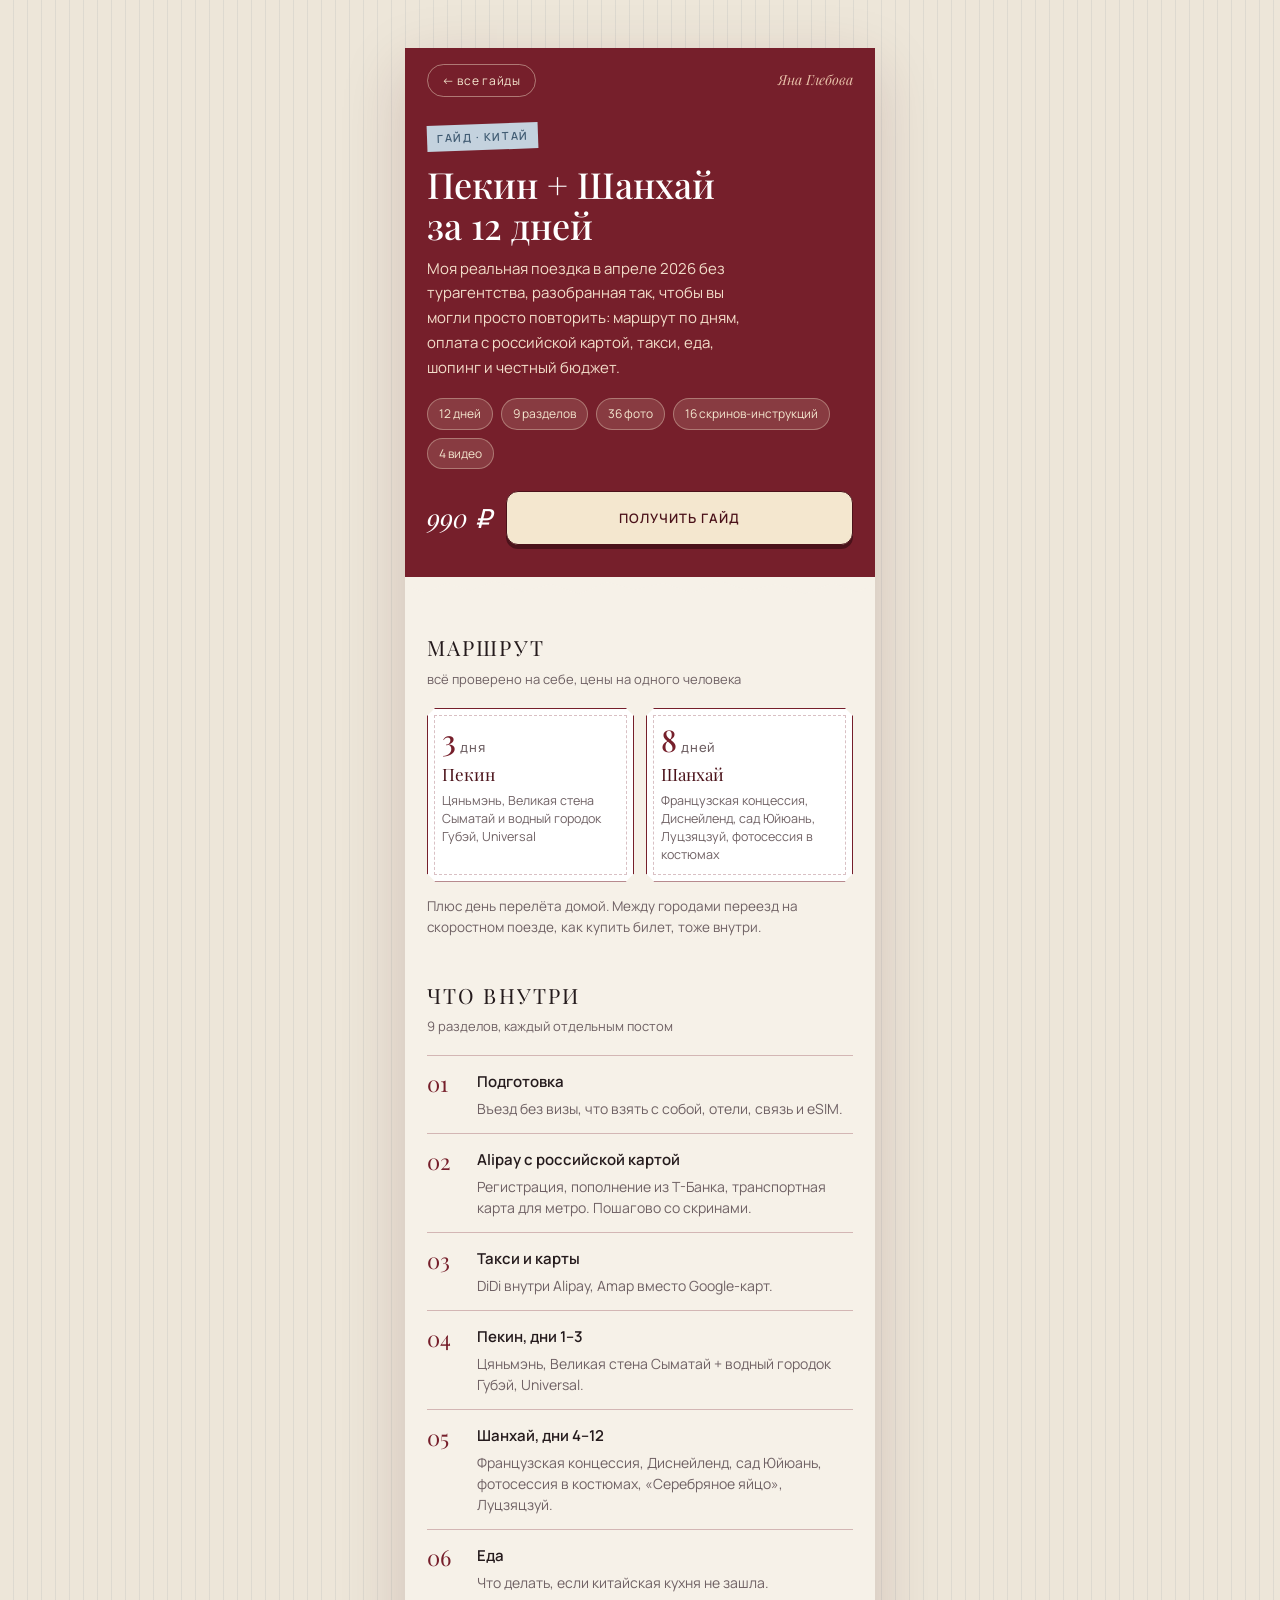
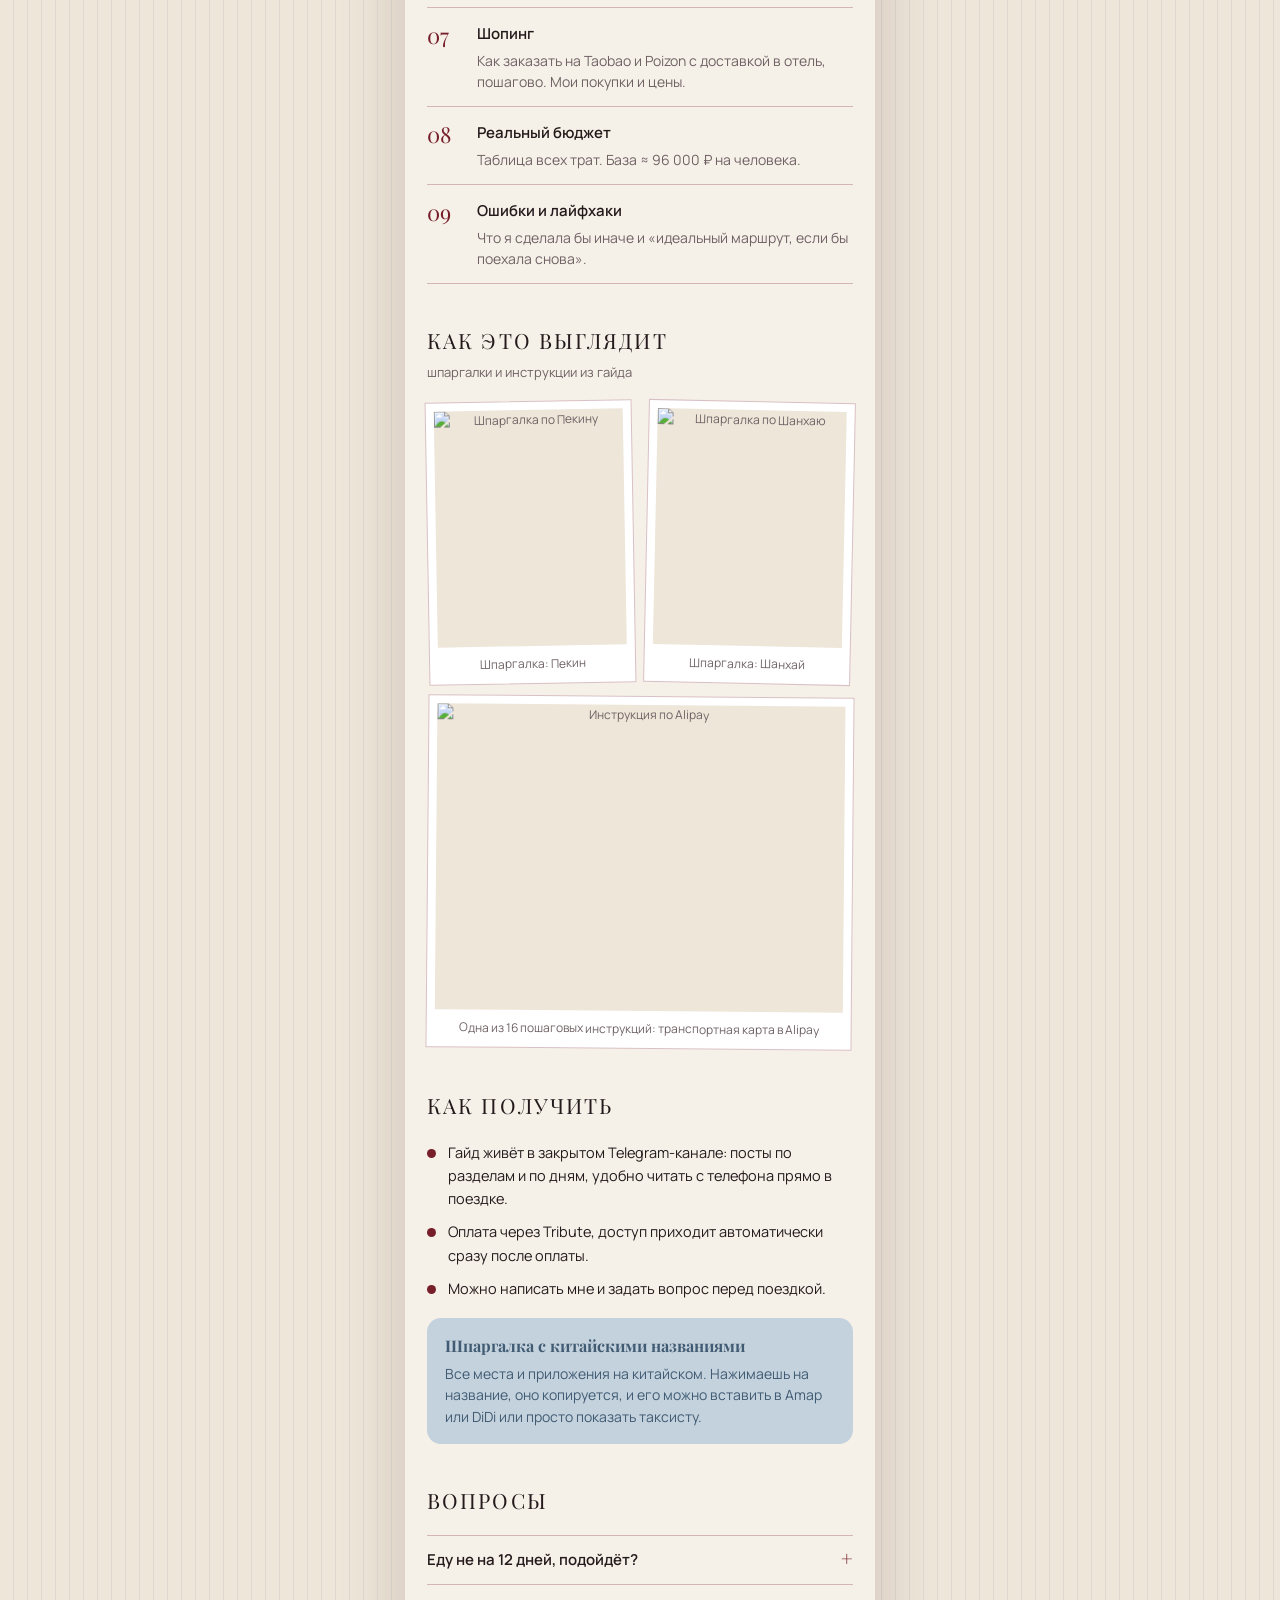
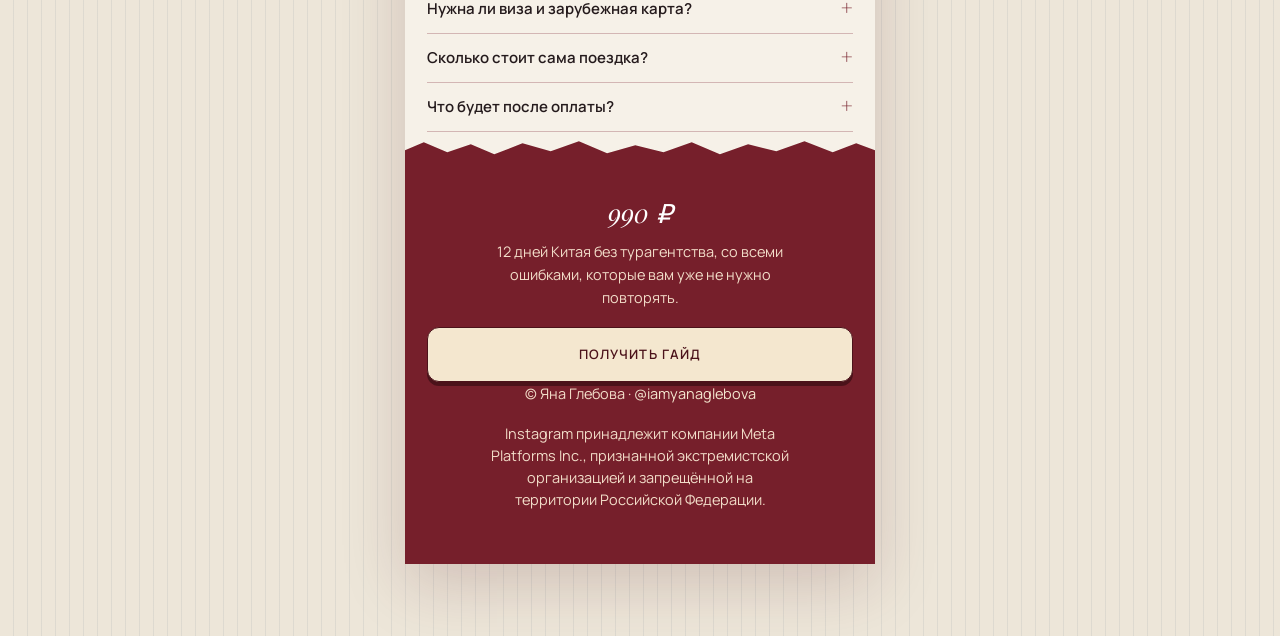
==== beijing-shanghai.html @ 4c45990c "Add files via upload" ====
<!doctype html>
<html lang="ru">
<head>
<meta charset="utf-8">
<meta name="viewport" content="width=device-width, initial-scale=1, viewport-fit=cover">
<meta name="description" content="Гайд «Пекин + Шанхай за 12 дней»: маршрут по дням, Alipay с российской картой, бюджет, шпаргалки. 990 ₽.">
<title>Пекин + Шанхай за 12 дней — Яна Глебова</title>
<link rel="stylesheet" href="https://fonts.googleapis.com/css2?family=Playfair+Display:ital,wght@0,400;0,500;0,700;1,400&family=Manrope:wght@400;500;600&display=swap">
<style>
:root{
  --paper:#F6F1E8;--paper-2:#EDE6D9;--ink:#241A1C;--muted:#6F6164;
  --wine:#761F2B;--wine-deep:#4B121A;--blue:#C4D2DE;--blue-deep:#405B72;--cream:#F4E7CF;
  --line:rgba(118,31,43,.28);
  --font-display:'Playfair Display',Georgia,'Times New Roman',serif;
  --font-body:'Manrope','Segoe UI',system-ui,sans-serif;
  color-scheme:light;
}
*{box-sizing:border-box}
html,body{margin:0}
body{background:var(--paper-2);background-image:repeating-linear-gradient(90deg,transparent 0 13px,rgba(64,91,114,.09) 13px 14px);color:var(--ink);font-family:var(--font-body);font-size:16px;line-height:1.6;padding-left:max(16px,env(safe-area-inset-left,0px));padding-right:max(16px,env(safe-area-inset-right,0px));padding-block:0 56px;min-height:100%}
.page{max-width:470px;margin:0 auto;background:var(--paper)}
@media (min-width:720px){body{padding-block:48px 72px}.page{box-shadow:0 20px 60px rgba(75,18,26,.18)}}
@media (max-width:719px){body{padding-left:0;padding-right:0}}
.pad{padding-left:max(22px,env(safe-area-inset-left,0px));padding-right:max(22px,env(safe-area-inset-right,0px))}
a:focus-visible{outline:2px solid var(--wine);outline-offset:3px}

.top{display:flex;align-items:center;justify-content:space-between;gap:10px;padding-block:16px 4px;background:var(--wine)}
.back{color:var(--cream);text-decoration:none;font-size:12px;letter-spacing:.06em;padding:6px 14px;border:1px solid rgba(244,231,207,.45);border-radius:999px;white-space:nowrap}
.top .who{font-family:var(--font-display);font-style:italic;font-size:14px;color:#E7BFA8}

.hero{background:var(--wine);color:var(--cream);padding-block:22px 32px;position:relative;overflow:hidden}
.hero .kicker{display:inline-block;background:var(--blue);color:var(--blue-deep);font-size:11px;font-weight:600;letter-spacing:.14em;text-transform:uppercase;padding:4px 10px;transform:rotate(-2deg)}
.hero h1{font-family:var(--font-display);font-weight:500;font-size:clamp(28px,7.5vw,36px);line-height:1.15;margin:14px 0 10px;color:#fff;text-wrap:balance}
.hero p{margin:0 0 18px;font-size:15px;line-height:1.65;color:#F2DDC9;max-width:38ch}
.facts{display:flex;flex-wrap:wrap;gap:8px;margin:0 0 22px;padding:0;list-style:none}
.facts li{font-size:12px;background:rgba(244,231,207,.14);border:1px solid rgba(244,231,207,.35);padding:5px 11px;border-radius:999px;color:var(--cream)}
.buy{display:flex;align-items:center;gap:14px;flex-wrap:wrap}
.btn{display:inline-block;text-align:center;text-decoration:none;font-weight:600;font-size:13px;letter-spacing:.08em;text-transform:uppercase;padding:16px 22px;border-radius:12px;border:1.5px solid transparent;flex:1}
.btn.cream{background:var(--cream);color:var(--wine-deep);border-color:var(--wine-deep);box-shadow:0 4px 0 var(--wine-deep)}
.btn.wine{background:var(--wine);color:var(--cream);box-shadow:0 4px 0 var(--wine-deep)}
.btn:active{transform:translateY(2px);box-shadow:none}
.price{font-family:var(--font-display);font-style:italic;font-size:26px;color:#fff;font-variant-numeric:tabular-nums}
.torn{height:20px;background:var(--wine);clip-path:polygon(0 100%,0 60%,4% 20%,9% 70%,14% 30%,19% 80%,25% 25%,31% 65%,37% 15%,43% 75%,49% 35%,55% 70%,61% 20%,67% 80%,73% 30%,79% 65%,85% 15%,91% 70%,96% 25%,100% 60%,100% 100%)}
.torn.flip{transform:scaleY(-1)}
.torn.paper{background:var(--paper)}

section{padding-block:34px 6px}
.h2{margin:0 0 18px}
.h2 span{display:block;font-family:var(--font-display);font-size:21px;letter-spacing:.1em;text-transform:uppercase;color:var(--ink)}
.h2 small{display:block;font-size:13px;color:var(--muted);margin-top:4px}
p.lead{margin:0 0 16px;color:var(--ink)}

/* route: two stamps */
.route{display:grid;grid-template-columns:1fr 1fr;gap:12px}
.stamp{background:#fff;border:1.5px solid var(--wine);padding:16px 14px;position:relative;clip-path:polygon(0 8px,8px 0,calc(100% - 8px) 0,100% 8px,100% calc(100% - 8px),calc(100% - 8px) 100%,8px 100%,0 calc(100% - 8px))}
.stamp::after{content:"";position:absolute;inset:6px;border:1px dashed var(--line);pointer-events:none}
.stamp b{display:block;font-family:var(--font-display);font-weight:500;font-size:30px;line-height:1;color:var(--wine)}
.stamp b small{font-size:13px;font-family:var(--font-body);font-weight:500;letter-spacing:.06em;color:var(--muted);margin-left:4px}
.stamp span{display:block;font-family:var(--font-display);font-size:17px;margin-top:6px;color:var(--wine-deep)}
.stamp em{display:block;font-style:normal;font-size:12.5px;color:var(--muted);margin-top:4px;line-height:1.45}
.note{margin:14px 0 0;font-size:13.5px;color:var(--muted)}

/* contents list */
.toc{list-style:none;margin:0;padding:0;counter-reset:n}
.toc li{counter-increment:n;display:grid;grid-template-columns:38px 1fr;gap:12px;padding:14px 0;border-top:1px solid var(--line)}
.toc li:last-child{border-bottom:1px solid var(--line)}
.toc li::before{content:counter(n,decimal-leading-zero);font-family:var(--font-display);font-size:22px;line-height:1;color:var(--wine);padding-top:2px}
.toc b{display:block;font-weight:600;font-size:15px;color:var(--ink)}
.toc p{grid-column:2;margin:-8px 0 0;font-size:14px;color:var(--muted);line-height:1.5}

/* screenshots */
.shots{display:grid;grid-template-columns:1fr 1fr;gap:12px}
.shot{margin:0;background:#fff;border:1px solid var(--line);padding:8px 8px 10px;transform:rotate(-1deg)}
.shot:nth-child(even){transform:rotate(1.2deg)}
.shot .img{aspect-ratio:4/5;position:relative;background:var(--paper-2);display:grid;place-items:center;text-align:center;font-size:12px;color:var(--muted);padding:12px;overflow:hidden}
.shot img{position:absolute;inset:0;display:block;width:100%;height:100%;object-fit:cover;object-position:top}
.shot figcaption{font-size:12px;color:var(--muted);margin-top:8px;text-align:center}
.shot.wide{grid-column:span 2;transform:rotate(.5deg)}
.shot.wide .img{aspect-ratio:4/3}

/* how it works */
.how{list-style:none;margin:0;padding:0;display:grid;gap:10px}
.how li{display:flex;gap:12px;align-items:flex-start;font-size:14.5px}
.how li::before{content:"";flex:none;width:9px;height:9px;border-radius:50%;background:var(--wine);margin-top:8px}
.cheat{margin-top:18px;background:var(--blue);color:var(--blue-deep);padding:16px 18px;border-radius:14px;font-size:14px;line-height:1.55}
.cheat b{display:block;font-family:var(--font-display);font-size:16px;margin-bottom:4px}

/* faq */
details{border-top:1px solid var(--line);padding:12px 0}
details:last-of-type{border-bottom:1px solid var(--line)}
summary{cursor:pointer;font-weight:600;font-size:15px;list-style:none;display:flex;justify-content:space-between;gap:12px}
summary::-webkit-details-marker{display:none}
summary::after{content:"+";font-family:var(--font-display);font-size:20px;color:var(--wine);line-height:1}
details[open] summary::after{content:"–"}
details p{margin:8px 0 0;font-size:14px;color:var(--muted);line-height:1.55}

.final{background:var(--wine);color:var(--cream);padding-block:34px 36px;text-align:center}
.final .price{display:block;margin-bottom:6px}
.final p{margin:0 auto 18px;max-width:34ch;font-size:14.5px;color:#F2DDC9}
.final .btn{width:100%}
.foot{text-align:center;font-size:12px;color:#E9B9A2;margin:26px 0 0}
.foot a{color:var(--cream);text-decoration:none}
.legal{text-align:center;font-size:11px;line-height:1.5;color:#D9A892;margin:12px auto 0;max-width:40ch}
@media (prefers-reduced-motion:no-preference){.btn{transition:transform .15s,box-shadow .15s}}
</style>
</head>
<body>
<div class="page">
  <div class="top pad">
    <a class="back" href="./">← все гайды</a>
    <span class="who">Яна Глебова</span>
  </div>

  <header class="hero pad">
    <span class="kicker">Гайд · Китай</span>
    <h1>Пекин + Шанхай за 12 дней</h1>
    <p>Моя реальная поездка в апреле 2026 без турагентства, разобранная так, чтобы вы могли просто повторить: маршрут по дням, оплата с российской картой, такси, еда, шопинг и честный бюджет.</p>
    <ul class="facts">
      <li>12 дней</li><li>9 разделов</li><li>36 фото</li><li>16 скринов-инструкций</li><li>4 видео</li>
    </ul>
    <div class="buy">
      <span class="price">990 ₽</span>
      <a class="btn cream" href="https://web.tribute.tg/s/199C">Получить гайд</a>
    </div>
  </header>
  <div class="torn flip paper"></div>

  <section class="pad">
    <div class="h2"><span>Маршрут</span><small>всё проверено на себе, цены на одного человека</small></div>
    <div class="route">
      <div class="stamp"><b>3<small>дня</small></b><span>Пекин</span><em>Цяньмэнь, Великая стена Сыматай и водный городок Губэй, Universal</em></div>
      <div class="stamp"><b>8<small>дней</small></b><span>Шанхай</span><em>Французская концессия, Диснейленд, сад Юйюань, Луцзяцзуй, фотосессия в костюмах</em></div>
    </div>
    <p class="note">Плюс день перелёта домой. Между городами переезд на скоростном поезде, как купить билет, тоже внутри.</p>
  </section>

  <section class="pad">
    <div class="h2"><span>Что внутри</span><small>9 разделов, каждый отдельным постом</small></div>
    <ol class="toc">
      <li><b>Подготовка</b><p>Въезд без визы, что взять с собой, отели, связь и eSIM.</p></li>
      <li><b>Alipay с российской картой</b><p>Регистрация, пополнение из Т-Банка, транспортная карта для метро. Пошагово со скринами.</p></li>
      <li><b>Такси и карты</b><p>DiDi внутри Alipay, Amap вместо Google-карт.</p></li>
      <li><b>Пекин, дни 1–3</b><p>Цяньмэнь, Великая стена Сыматай + водный городок Губэй, Universal.</p></li>
      <li><b>Шанхай, дни 4–12</b><p>Французская концессия, Диснейленд, сад Юйюань, фотосессия в костюмах, «Серебряное яйцо», Луцзяцзуй.</p></li>
      <li><b>Еда</b><p>Что делать, если китайская кухня не зашла.</p></li>
      <li><b>Шопинг</b><p>Как заказать на Taobao и Poizon с доставкой в отель, пошагово. Мои покупки и цены.</p></li>
      <li><b>Реальный бюджет</b><p>Таблица всех трат. База ≈ 96 000 ₽ на человека.</p></li>
      <li><b>Ошибки и лайфхаки</b><p>Что я сделала бы иначе и «идеальный маршрут, если бы поехала снова».</p></li>
    </ol>
  </section>

  <section class="pad">
    <div class="h2"><span>Как это выглядит</span><small>шпаргалки и инструкции из гайда</small></div>
    <div class="shots">
      <figure class="shot"><div class="img"><img src="img/china-1.jpg" alt="Шпаргалка по Пекину"></div><figcaption>Шпаргалка: Пекин</figcaption></figure>
      <figure class="shot"><div class="img"><img src="img/china-2.jpg" alt="Шпаргалка по Шанхаю"></div><figcaption>Шпаргалка: Шанхай</figcaption></figure>
      <figure class="shot wide"><div class="img"><img src="img/china-3.jpg" alt="Инструкция по Alipay"></div><figcaption>Одна из 16 пошаговых инструкций: транспортная карта в Alipay</figcaption></figure>
    </div>
  </section>

  <section class="pad">
    <div class="h2"><span>Как получить</span></div>
    <ul class="how">
      <li>Гайд живёт в закрытом Telegram-канале: посты по разделам и по дням, удобно читать с телефона прямо в поездке.</li>
      <li>Оплата через Tribute, доступ приходит автоматически сразу после оплаты.</li>
      <li>Можно написать мне и задать вопрос перед поездкой.</li>
    </ul>
    <div class="cheat"><b>Шпаргалка с китайскими названиями</b>Все места и приложения на китайском. Нажимаешь на название, оно копируется, и его можно вставить в Amap или DiDi или просто показать таксисту.</div>
  </section>

  <section class="pad">
    <div class="h2"><span>Вопросы</span></div>
    <details><summary>Еду не на 12 дней, подойдёт?</summary><p>Да. Маршрут разбит по дням, а в последнем разделе есть «идеальный маршрут», из которого легко собрать короткую версию. Подготовка, Alipay, такси и еда нужны при любой длительности.</p></details>
    <details><summary>Нужна ли виза и зарубежная карта?</summary><p>Россиянам виза для такой поездки не нужна, в разделе «Подготовка» описаны условия въезда. Платить можно с российской карты через Alipay, пополнение из Т-Банка разобрано по шагам со скринами.</p></details>
    <details><summary>Сколько стоит сама поездка?</summary><p>База моей поездки ≈ 96 000 ₽ на человека, в гайде таблица всех трат по статьям: перелёты, отели, билеты, еда, транспорт, покупки.</p></details>
    <details><summary>Что будет после оплаты?</summary><p>Tribute сразу пришлёт ссылку на закрытый канал. Всё лежит там: разделы, дни, фото, видео и шпаргалки.</p></details>
  </section>
  <div class="torn"></div>

  <section class="final pad">
    <span class="price">990 ₽</span>
    <p>12 дней Китая без турагентства, со всеми ошибками, которые вам уже не нужно повторять.</p>
    <a class="btn cream" href="https://web.tribute.tg/s/199C">Получить гайд</a>
    <p class="foot">© Яна Глебова · <a href="https://www.instagram.com/iamyanaglebova">@iamyanaglebova</a></p>
    <p class="legal">Instagram принадлежит компании Meta Platforms Inc., признанной экстремистской организацией и запрещённой на территории Российской Федерации.</p>
  </section>
</div>
</body>
</html>
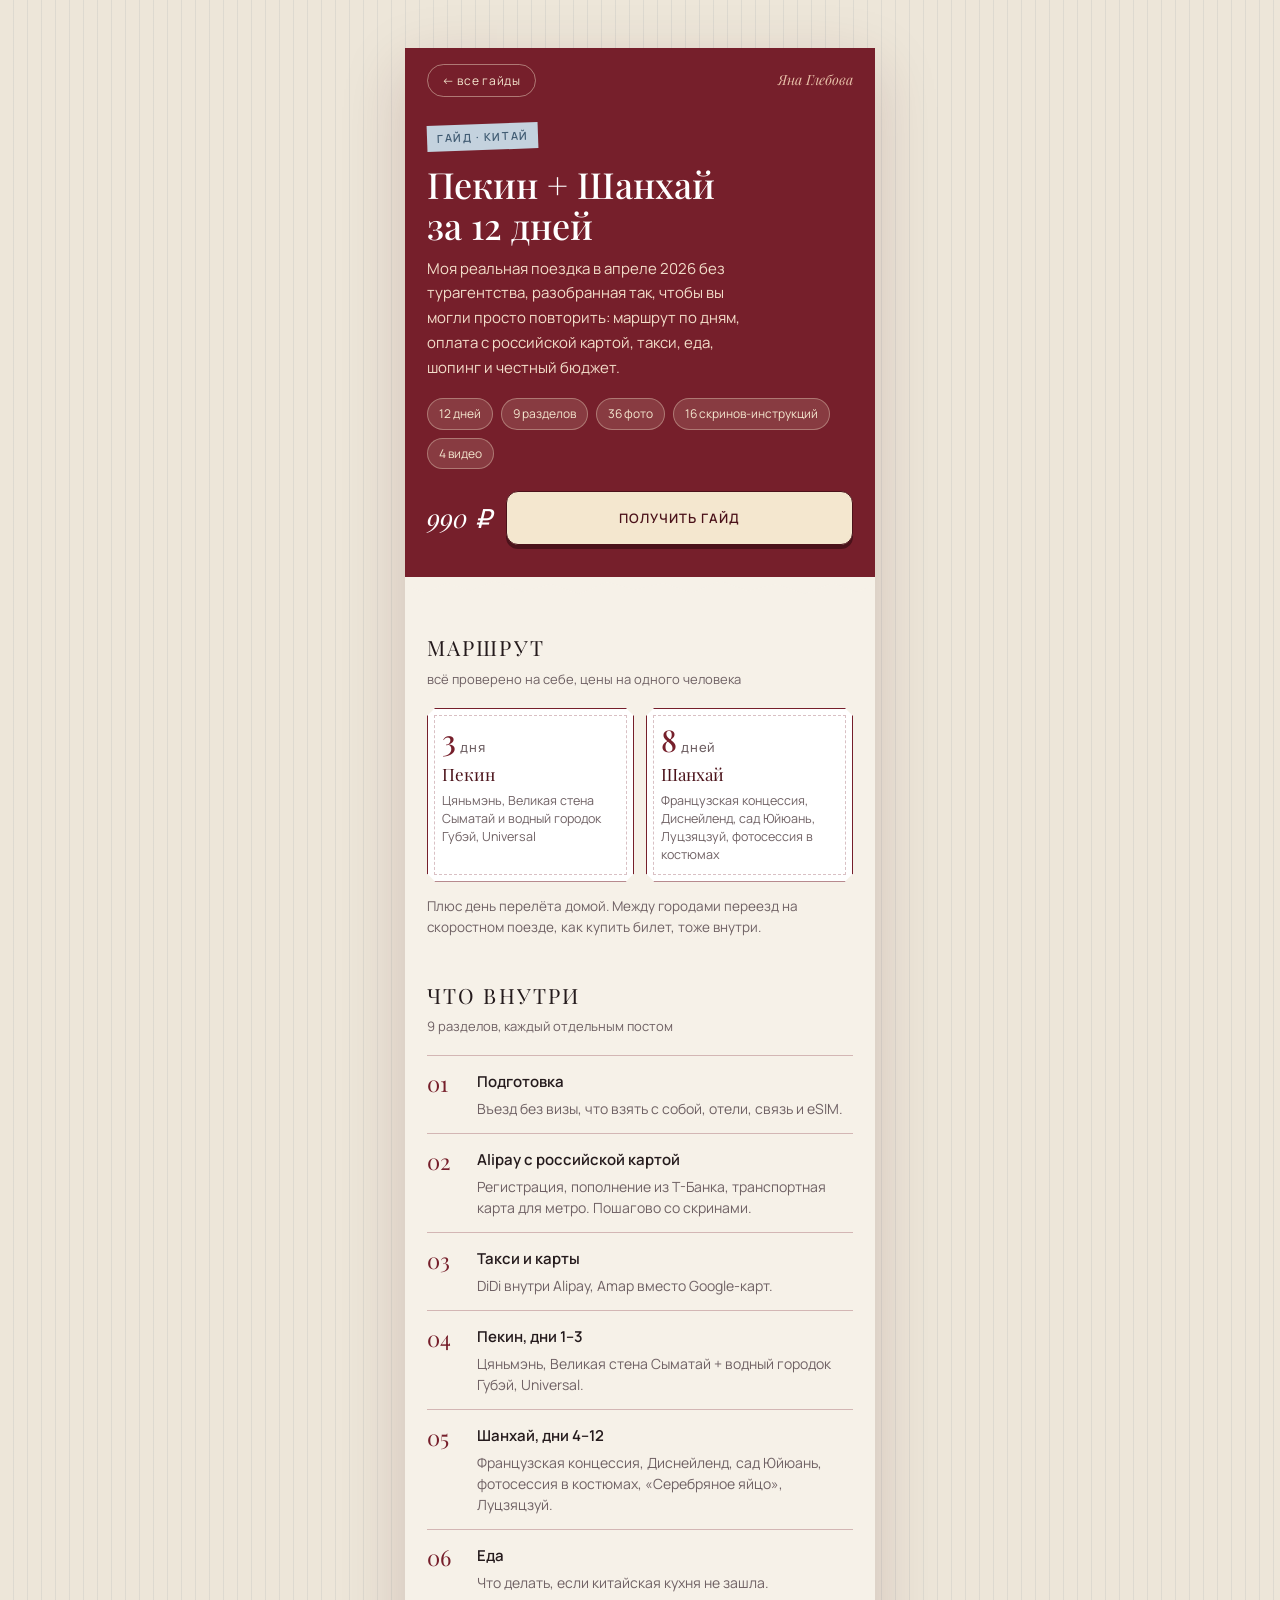
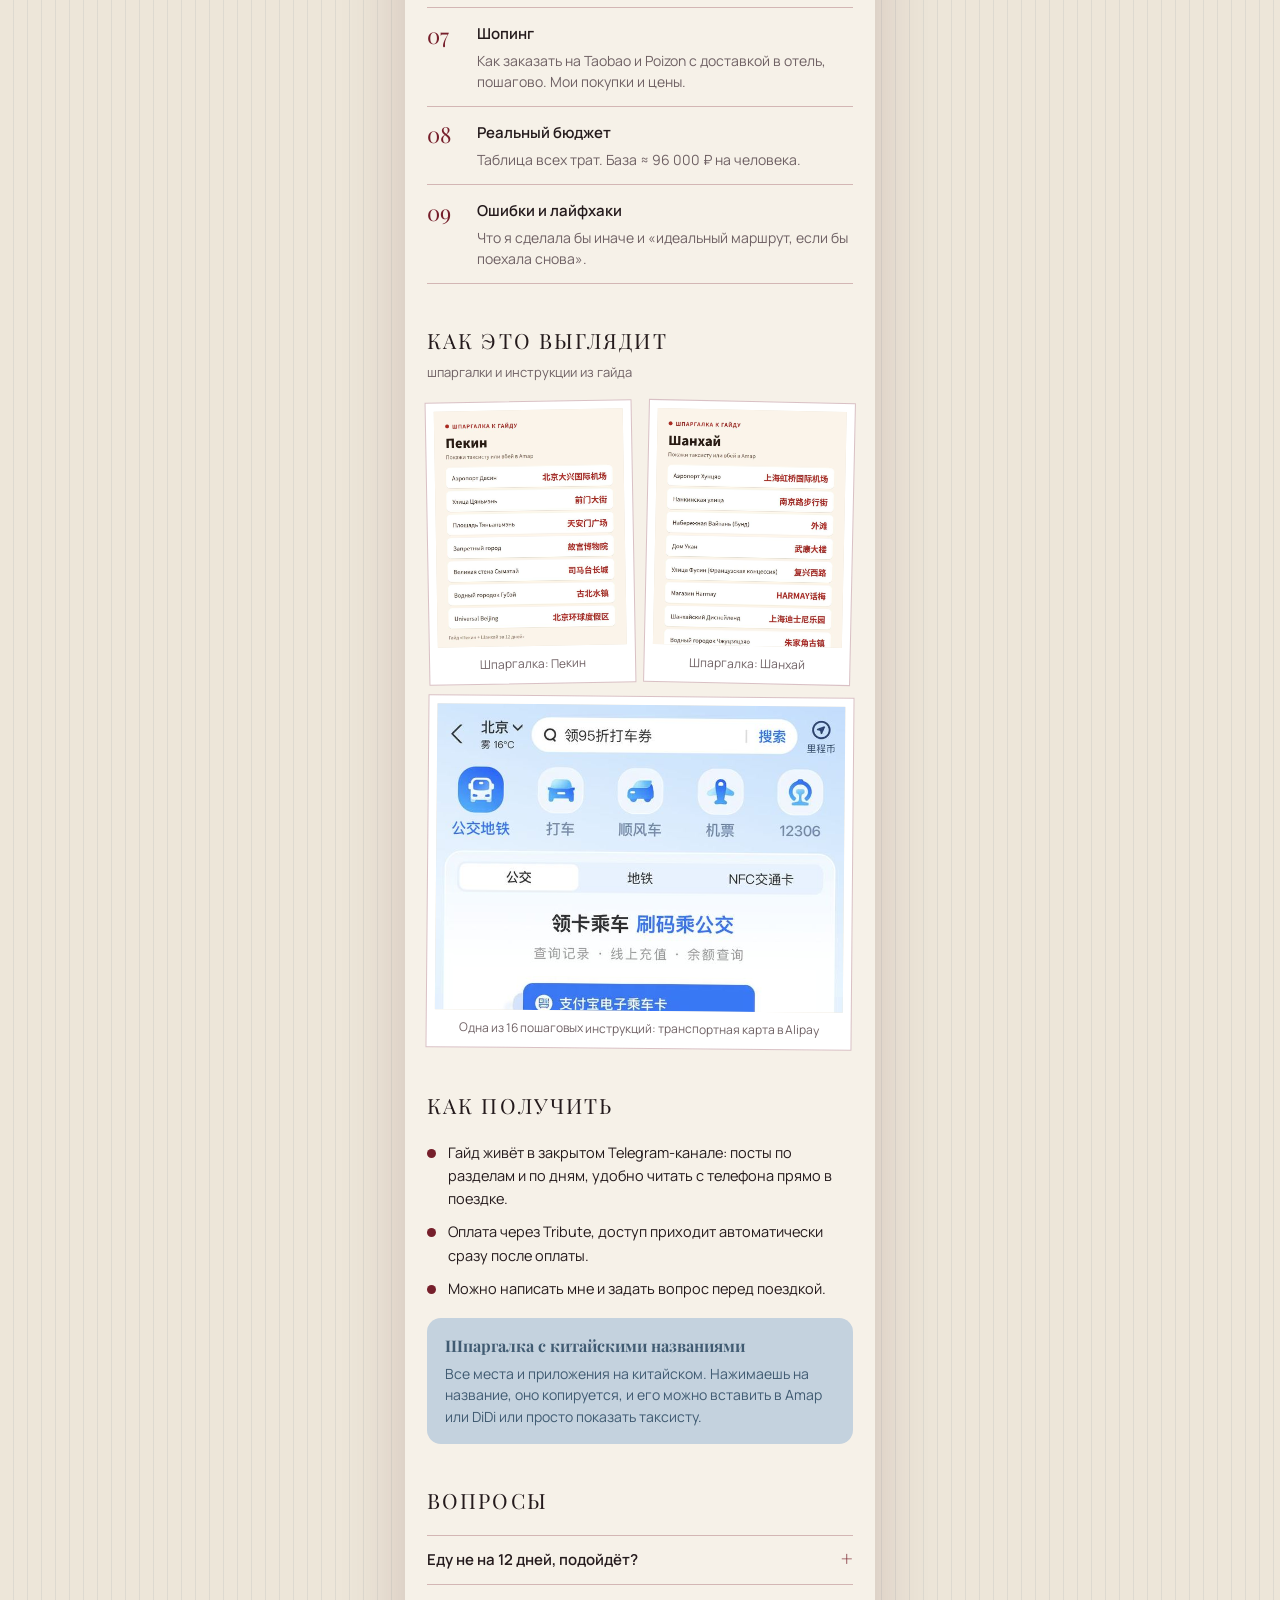
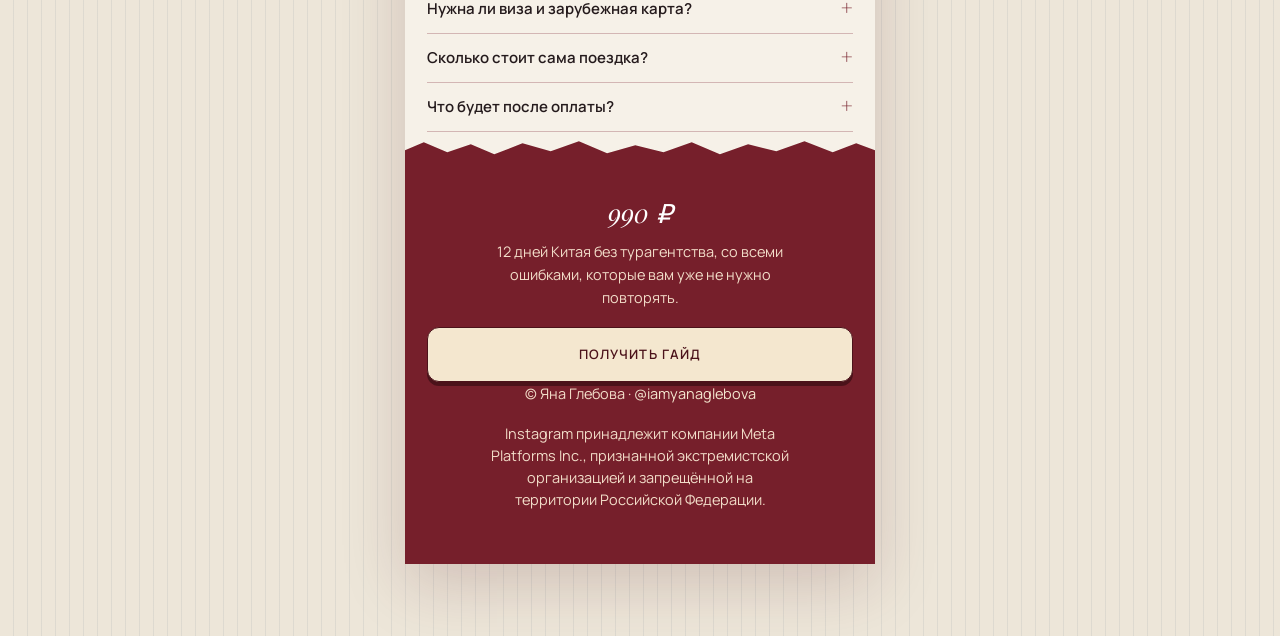
==== commit 6678b74d: "Add files via upload" ====
--- a/beijing-shanghai.html
+++ b/beijing-shanghai.html
@@ -152,9 +152,9 @@
   <section class="pad">
     <div class="h2"><span>Как это выглядит</span><small>шпаргалки и инструкции из гайда</small></div>
     <div class="shots">
-      <figure class="shot"><div class="img"><img src="img/china-1.jpg" alt="Шпаргалка по Пекину"></div><figcaption>Шпаргалка: Пекин</figcaption></figure>
-      <figure class="shot"><div class="img"><img src="img/china-2.jpg" alt="Шпаргалка по Шанхаю"></div><figcaption>Шпаргалка: Шанхай</figcaption></figure>
-      <figure class="shot wide"><div class="img"><img src="img/china-3.jpg" alt="Инструкция по Alipay"></div><figcaption>Одна из 16 пошаговых инструкций: транспортная карта в Alipay</figcaption></figure>
+      <figure class="shot"><div class="img"><img src="[data-uri]" alt="Шпаргалка по Пекину"></div><figcaption>Шпаргалка: Пекин</figcaption></figure>
+      <figure class="shot"><div class="img"><img src="[data-uri]" alt="Шпаргалка по Шанхаю"></div><figcaption>Шпаргалка: Шанхай</figcaption></figure>
+      <figure class="shot wide"><div class="img"><img src="[data-uri]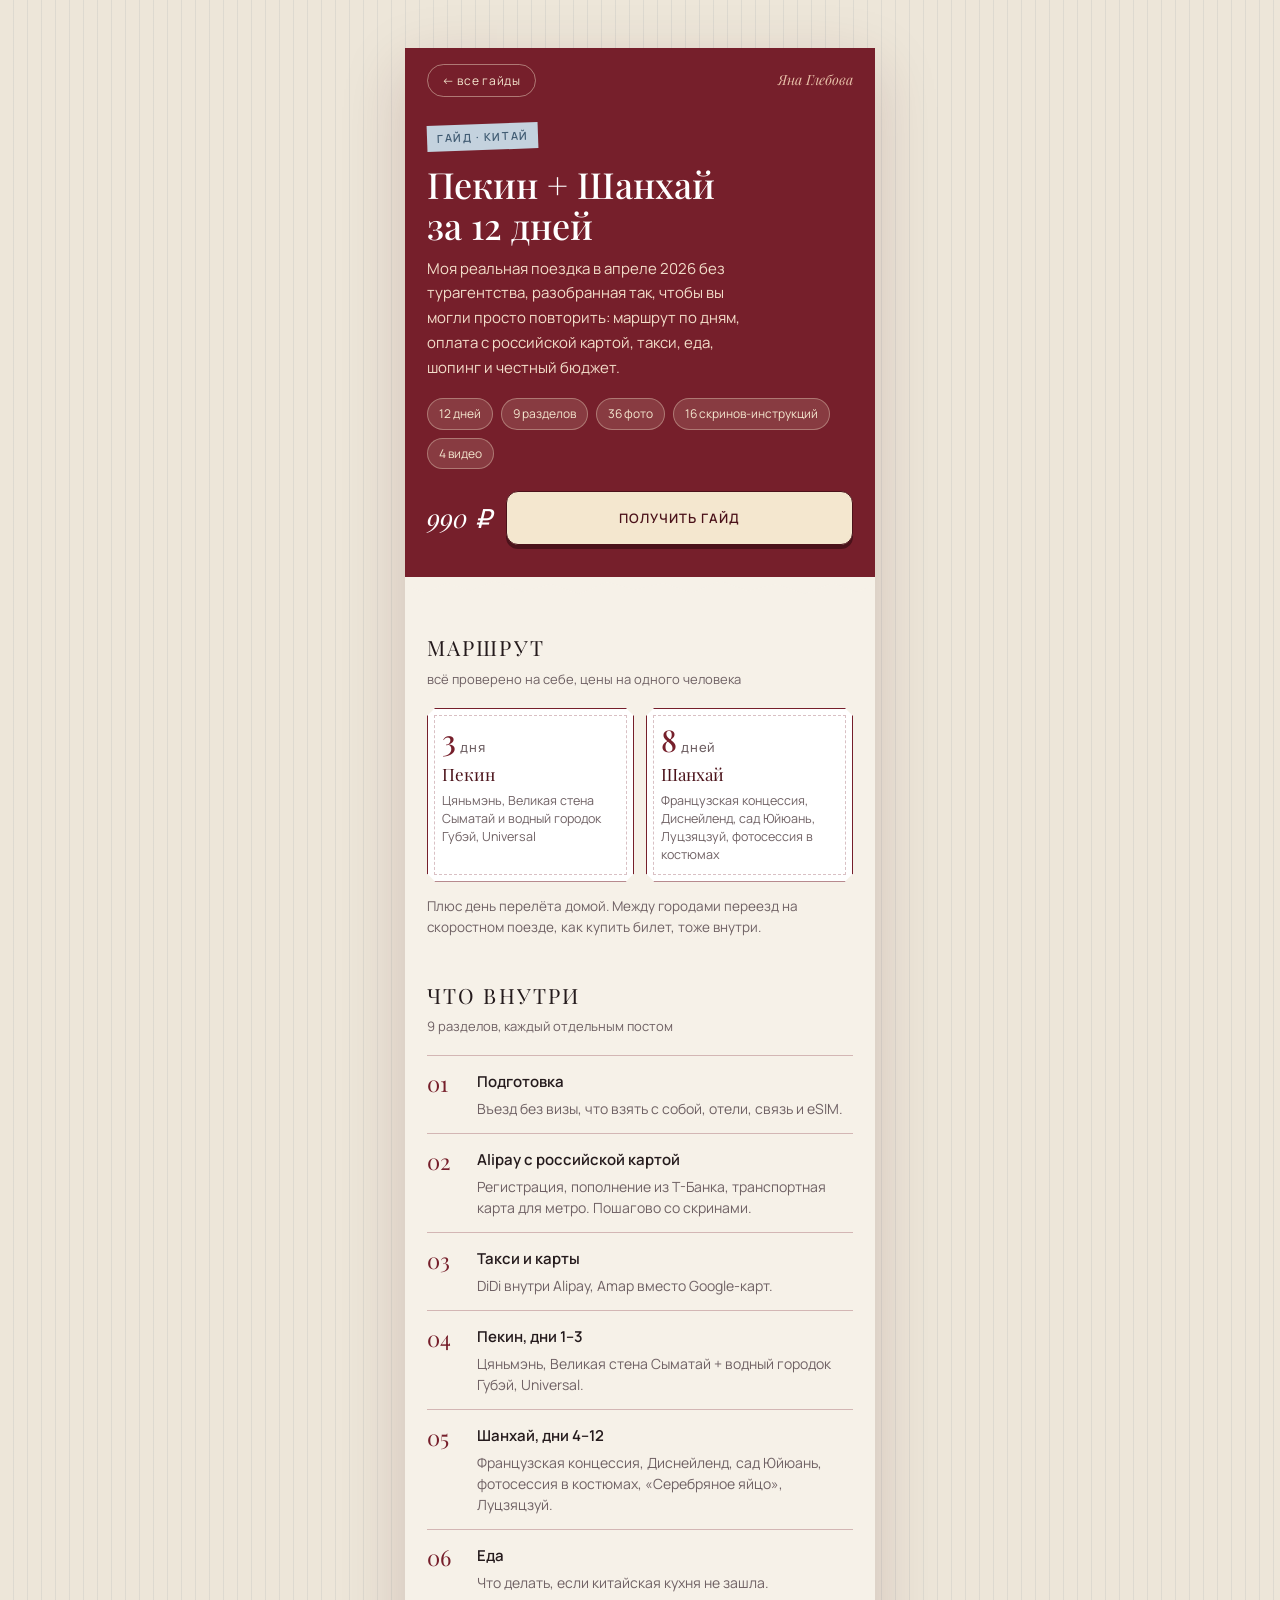
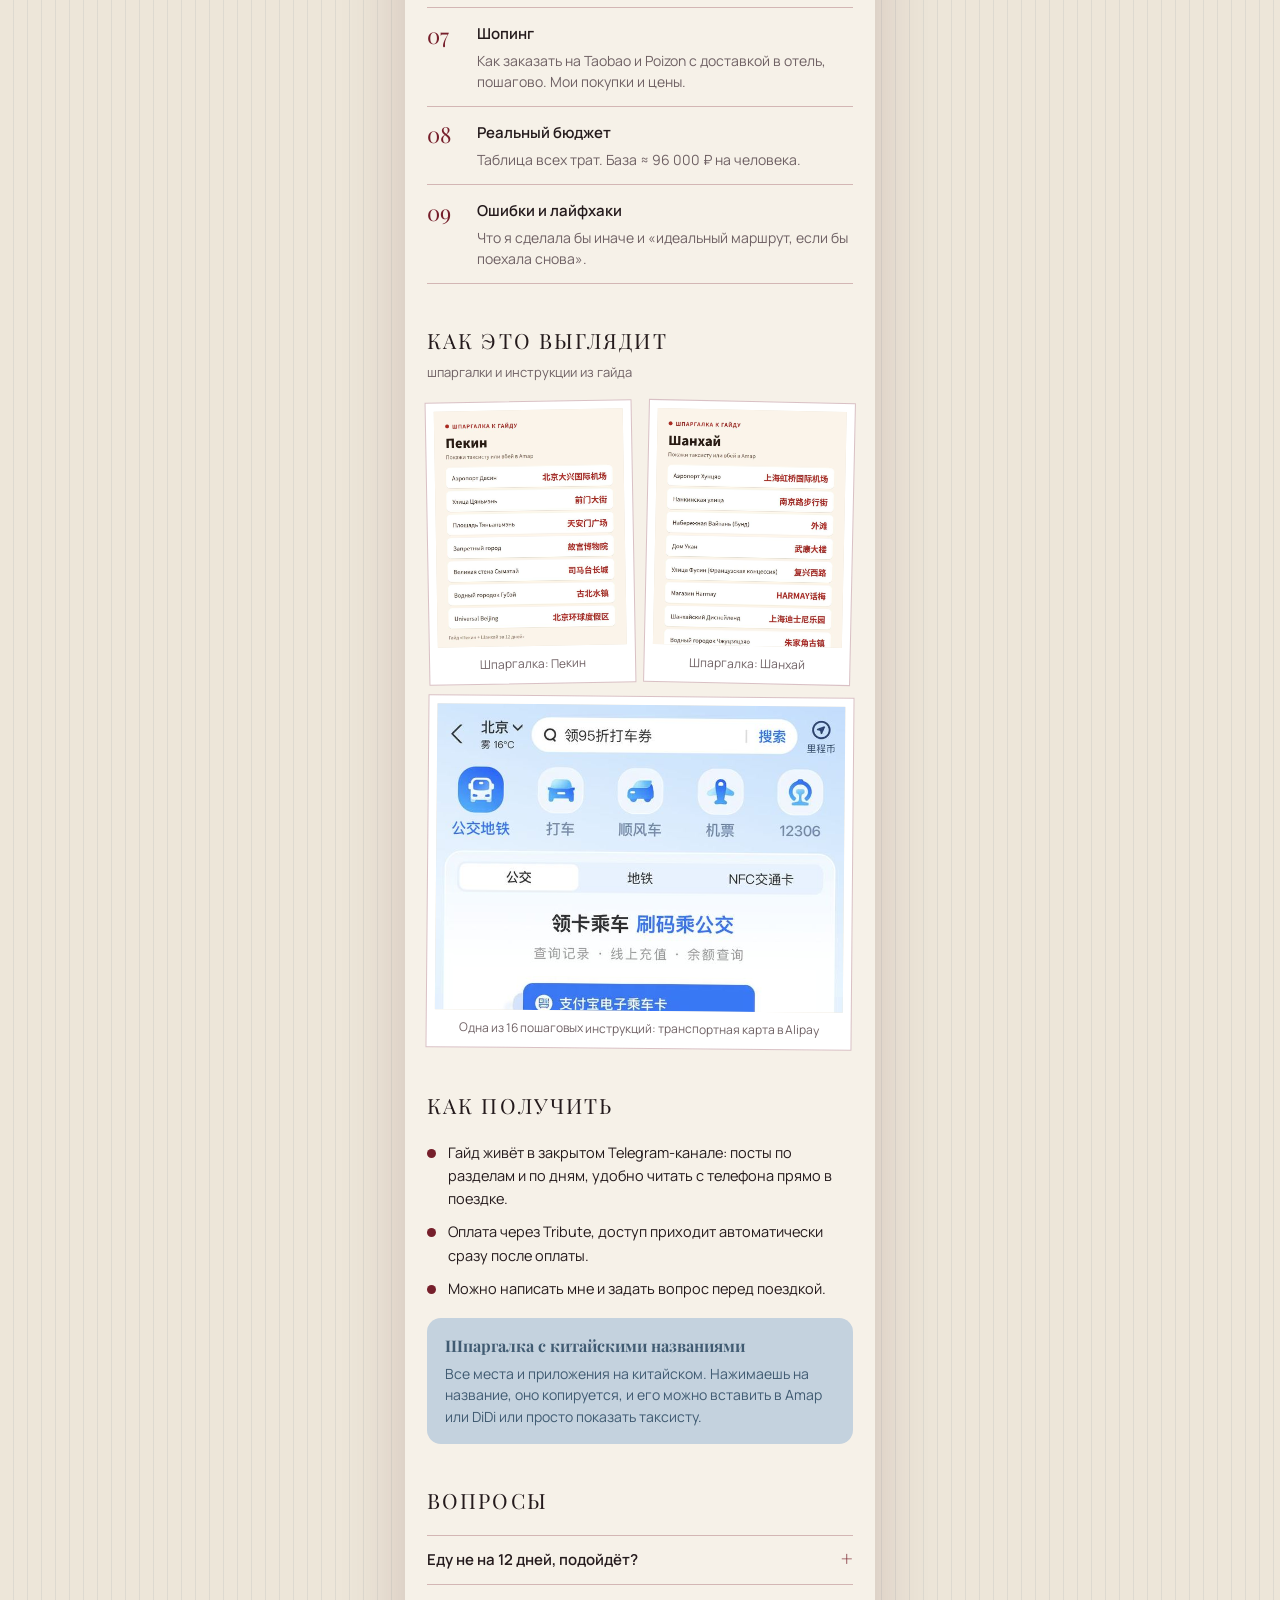
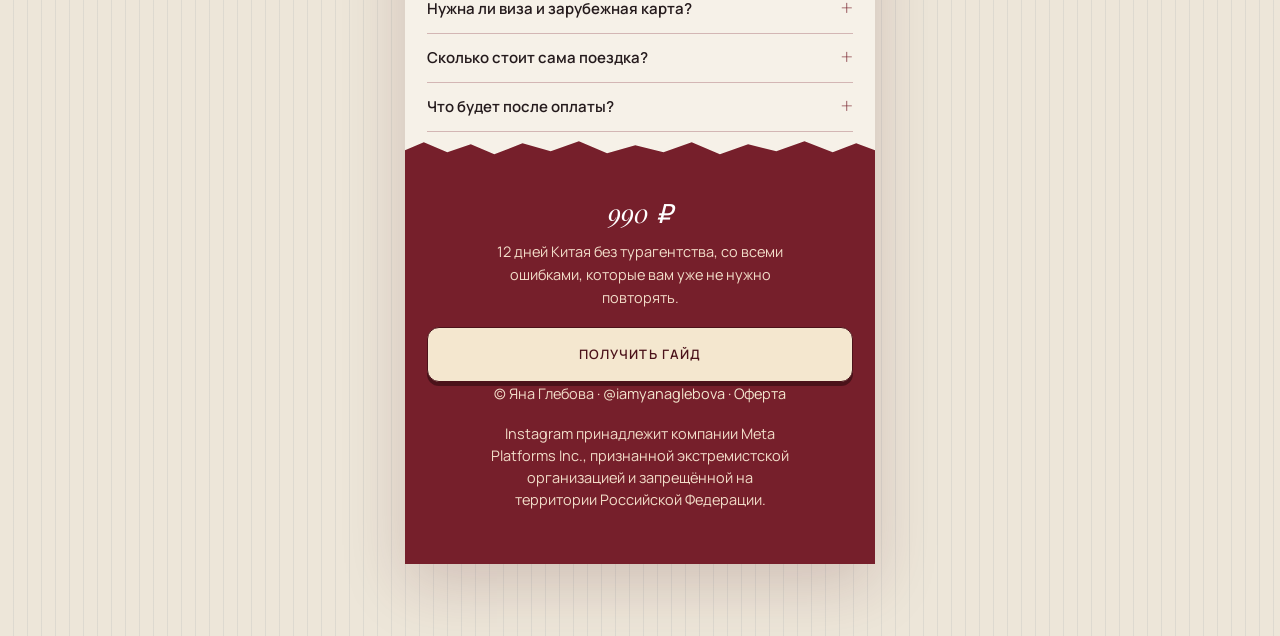
==== commit 2e2eac82: "Add files via upload" ====
--- a/beijing-shanghai.html
+++ b/beijing-shanghai.html
@@ -170,7 +170,7 @@
 
   <section class="pad">
     <div class="h2"><span>Вопросы</span></div>
-    <details><summary>Еду не на 12 дней, подойдёт?</summary><p>Да. Маршрут разбит по дням, а в последнем разделе есть «идеальный маршрут», из которого легко собрать короткую версию. Подготовка, Alipay, такси и еда нужны при любой длительности.</p></details>
+    <details><summary>Еду не на 12 дней, подойдёт?</summary><p>Да. Всё разложено по дням и местам, поэтому можно сократить поездку, растянуть или поменять дни местами.</p></details>
     <details><summary>Нужна ли виза и зарубежная карта?</summary><p>Россиянам виза для такой поездки не нужна, в разделе «Подготовка» описаны условия въезда. Платить можно с российской карты через Alipay, пополнение из Т-Банка разобрано по шагам со скринами.</p></details>
     <details><summary>Сколько стоит сама поездка?</summary><p>База моей поездки ≈ 96 000 ₽ на человека, в гайде таблица всех трат по статьям: перелёты, отели, билеты, еда, транспорт, покупки.</p></details>
     <details><summary>Что будет после оплаты?</summary><p>Tribute сразу пришлёт ссылку на закрытый канал. Всё лежит там: разделы, дни, фото, видео и шпаргалки.</p></details>
@@ -181,7 +181,7 @@
     <span class="price">990 ₽</span>
     <p>12 дней Китая без турагентства, со всеми ошибками, которые вам уже не нужно повторять.</p>
     <a class="btn cream" href="https://web.tribute.tg/s/199C">Получить гайд</a>
-    <p class="foot">© Яна Глебова · <a href="https://www.instagram.com/iamyanaglebova">@iamyanaglebova</a></p>
+    <p class="foot">© Яна Глебова · <a href="https://www.instagram.com/iamyanaglebova">@iamyanaglebova</a> · <a href="oferta.html">Оферта</a></p>
     <p class="legal">Instagram принадлежит компании Meta Platforms Inc., признанной экстремистской организацией и запрещённой на территории Российской Федерации.</p>
   </section>
 </div>
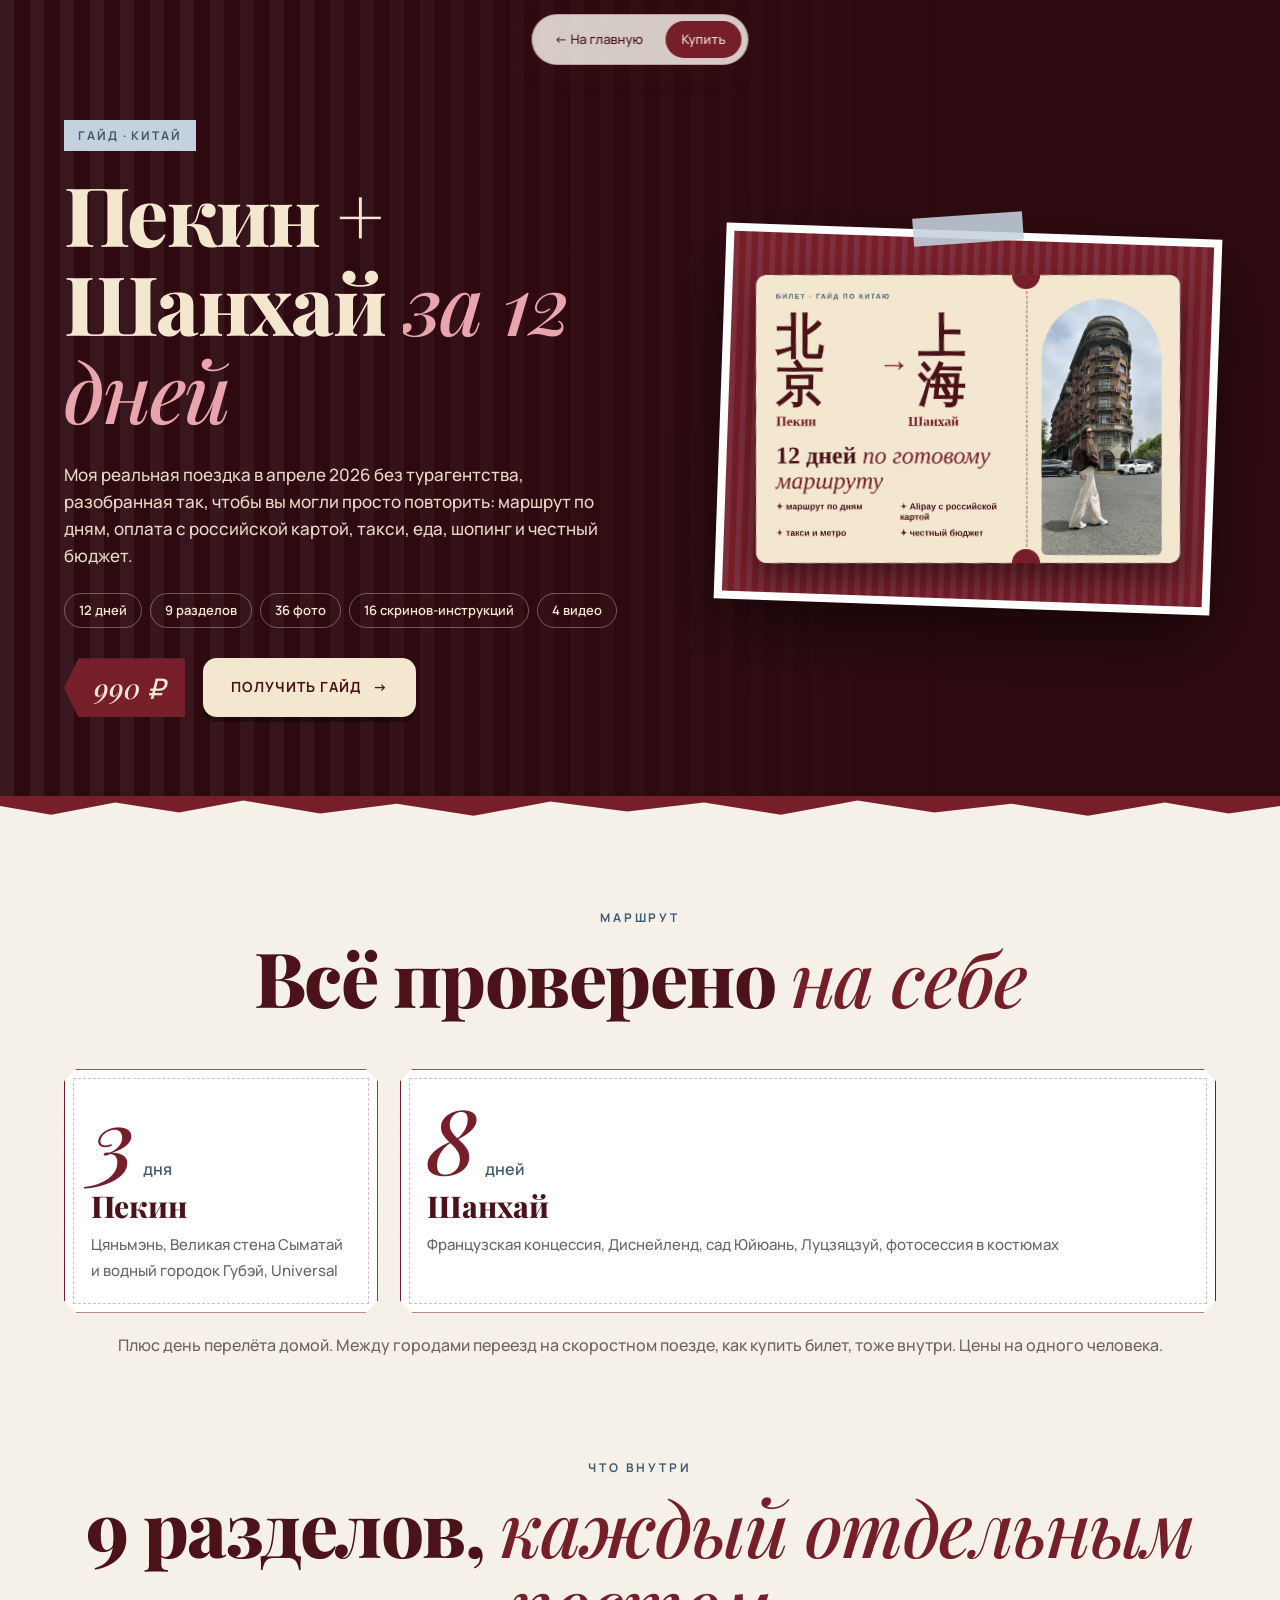
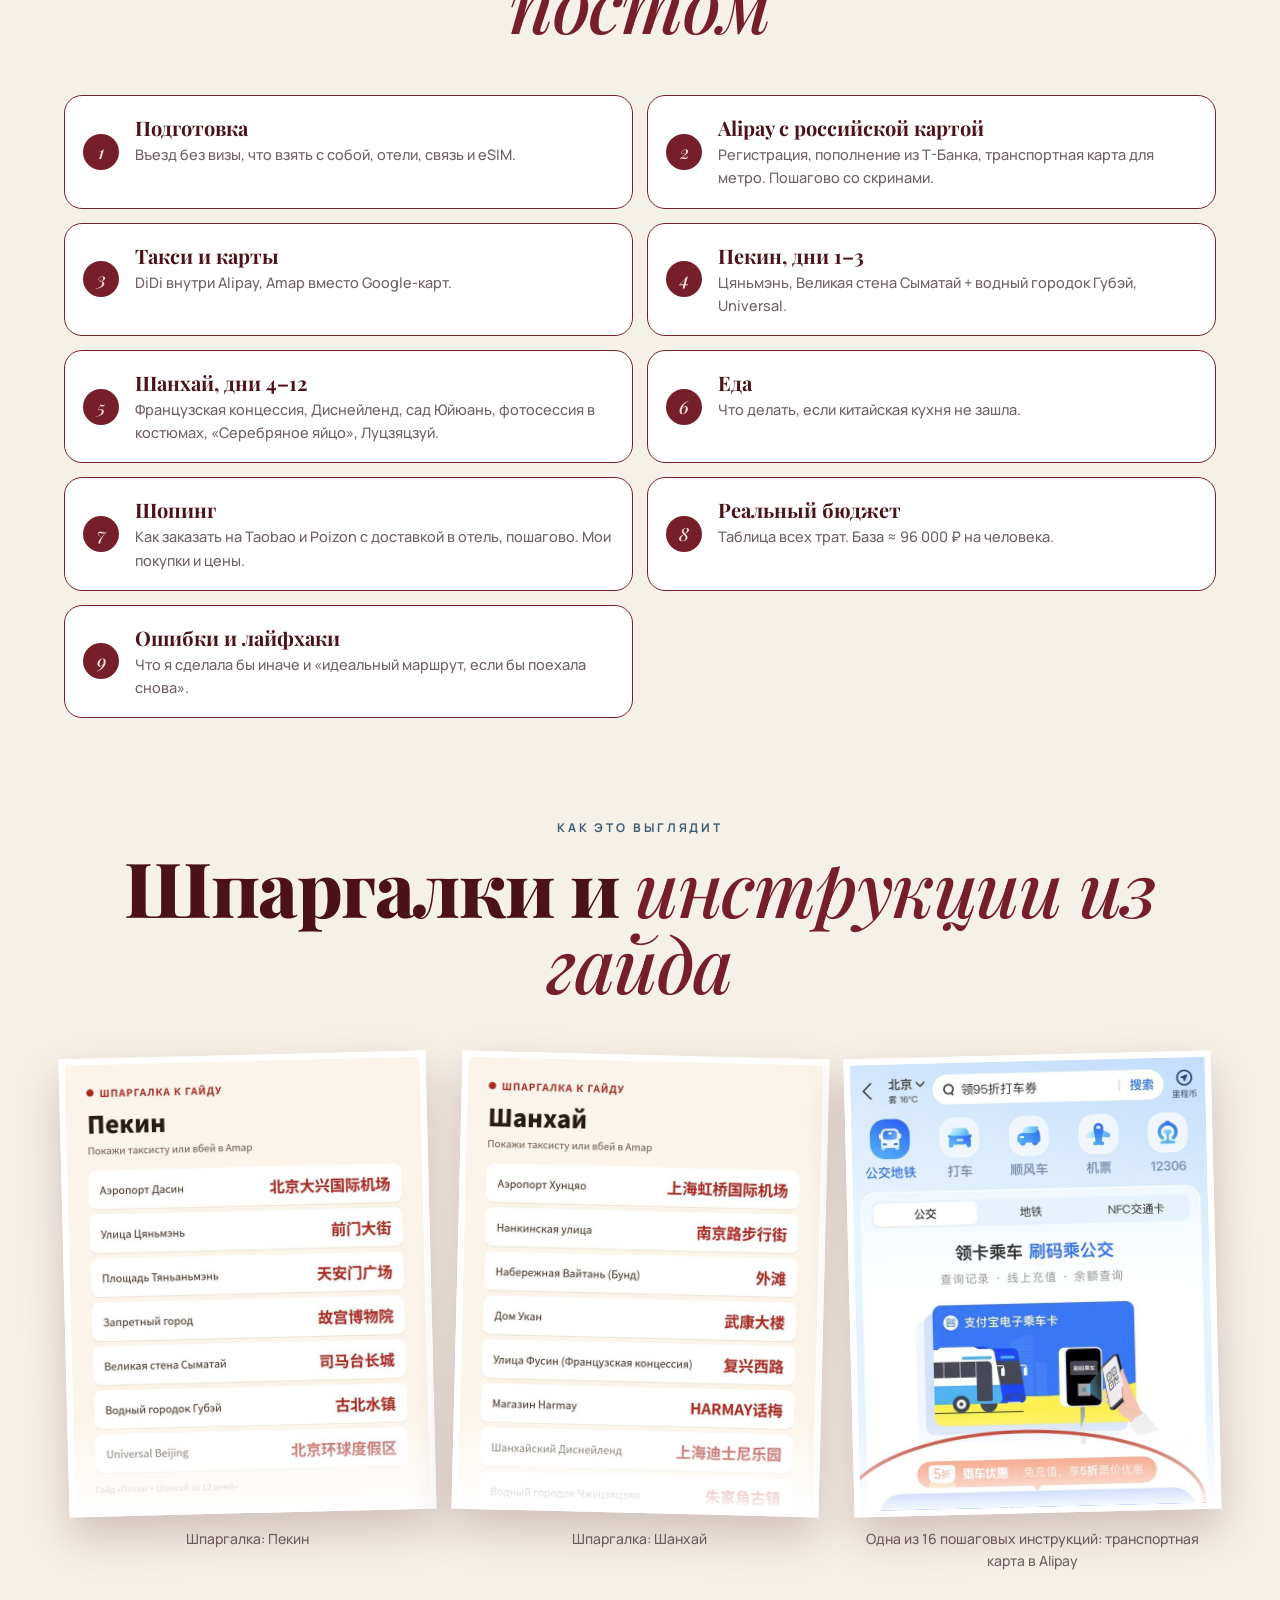
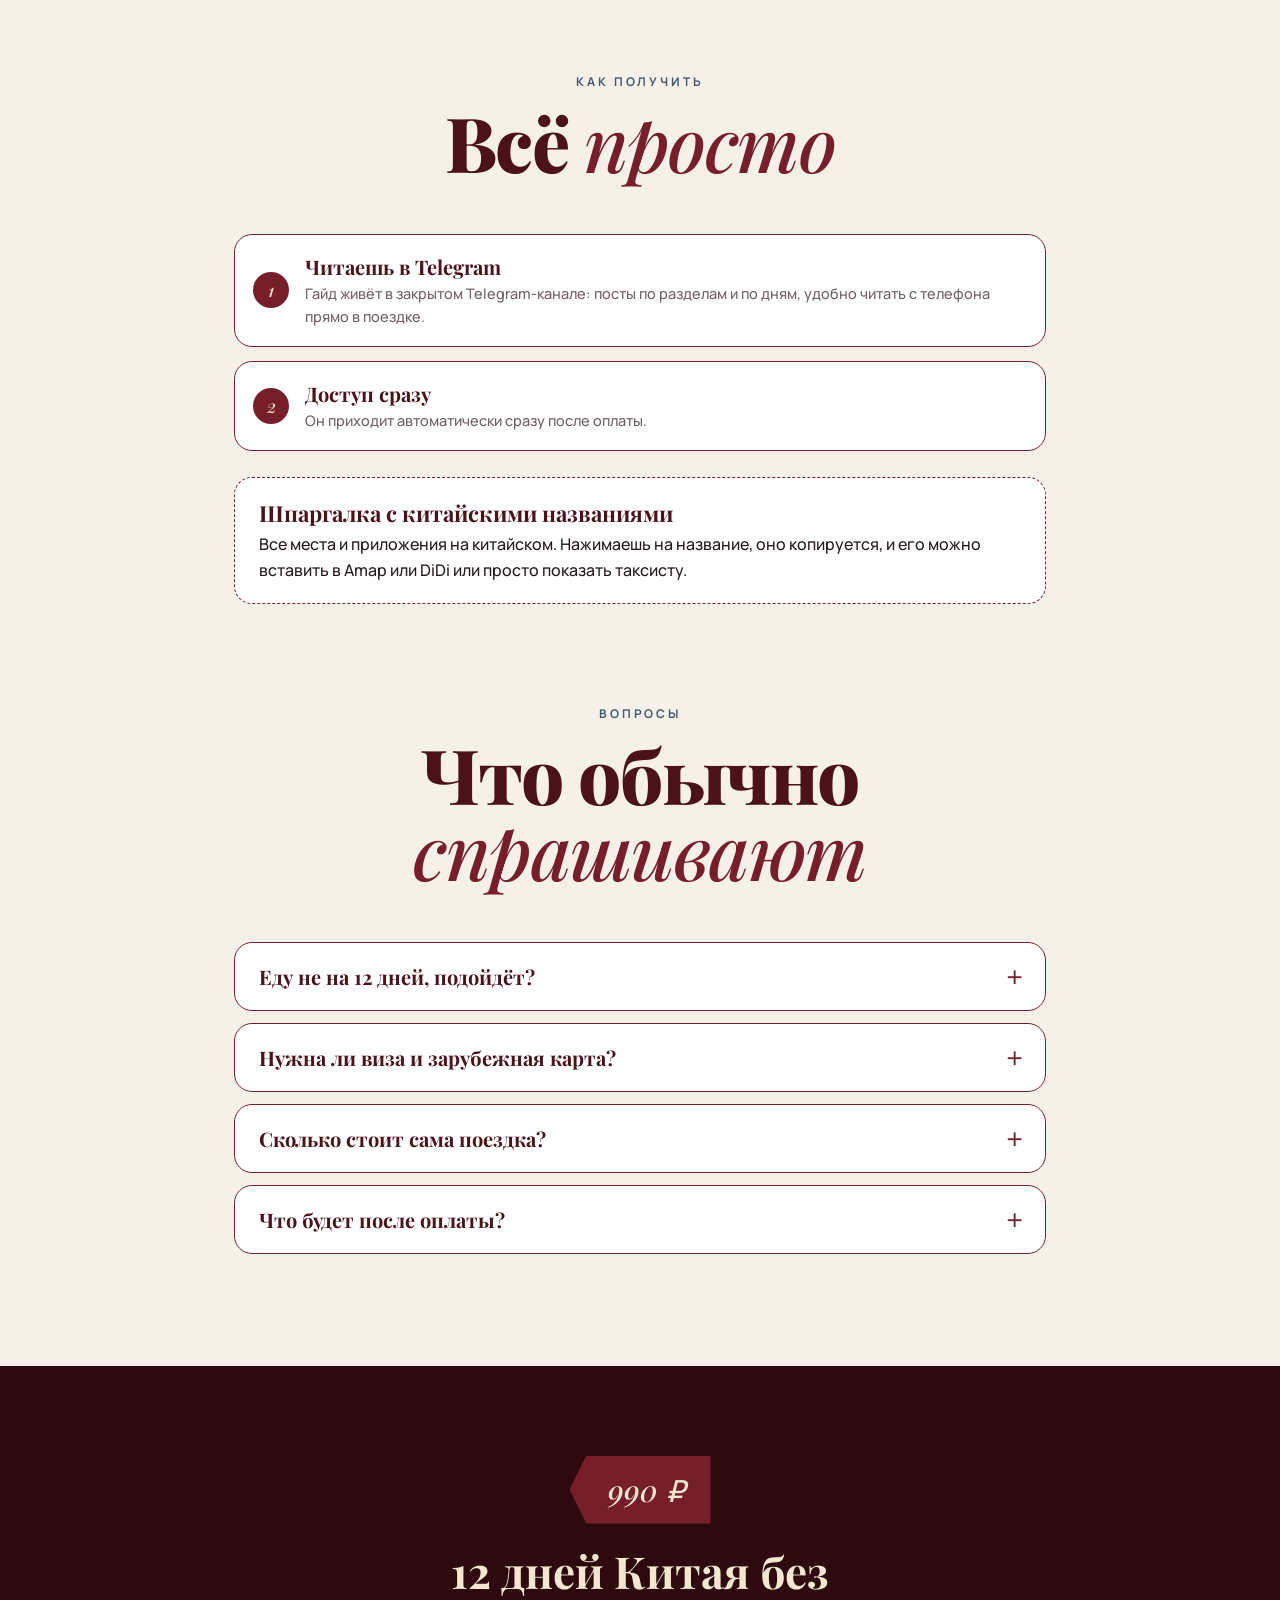
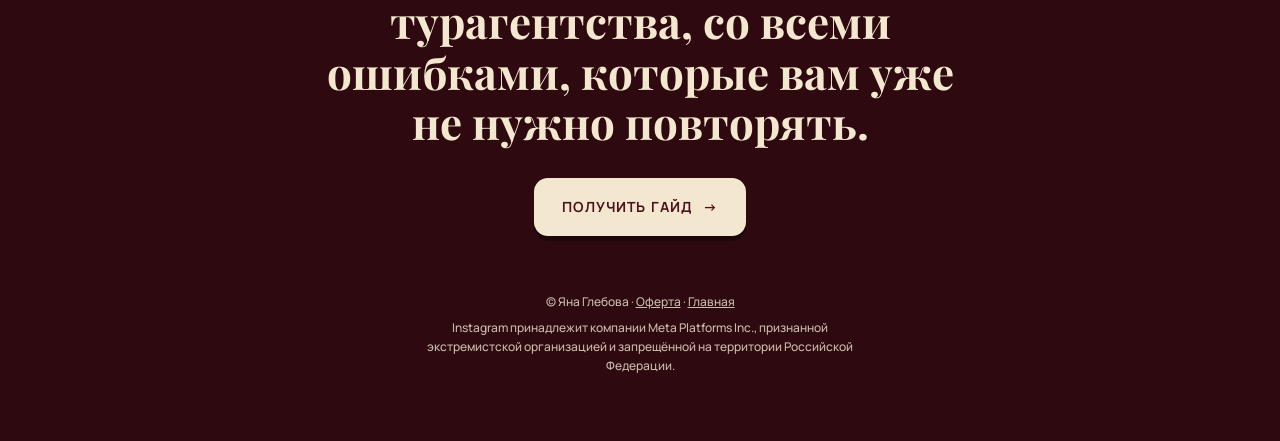
==== commit d1ce503b: "Add files via upload" ====
--- a/beijing-shanghai.html
+++ b/beijing-shanghai.html
@@ -1,189 +1,37 @@
 <!doctype html>
-<html lang="ru">
-<head>
-<meta charset="utf-8">
-<meta name="viewport" content="width=device-width, initial-scale=1, viewport-fit=cover">
-<meta name="description" content="Гайд «Пекин + Шанхай за 12 дней»: маршрут по дням, Alipay с российской картой, бюджет, шпаргалки. 990 ₽.">
-<title>Пекин + Шанхай за 12 дней — Яна Глебова</title>
-<link rel="stylesheet" href="https://fonts.googleapis.com/css2?family=Playfair+Display:ital,wght@0,400;0,500;0,700;1,400&family=Manrope:wght@400;500;600&display=swap">
-<style>
-:root{
-  --paper:#F6F1E8;--paper-2:#EDE6D9;--ink:#241A1C;--muted:#6F6164;
-  --wine:#761F2B;--wine-deep:#4B121A;--blue:#C4D2DE;--blue-deep:#405B72;--cream:#F4E7CF;
-  --line:rgba(118,31,43,.28);
-  --font-display:'Playfair Display',Georgia,'Times New Roman',serif;
-  --font-body:'Manrope','Segoe UI',system-ui,sans-serif;
-  color-scheme:light;
-}
-*{box-sizing:border-box}
-html,body{margin:0}
-body{background:var(--paper-2);background-image:repeating-linear-gradient(90deg,transparent 0 13px,rgba(64,91,114,.09) 13px 14px);color:var(--ink);font-family:var(--font-body);font-size:16px;line-height:1.6;padding-left:max(16px,env(safe-area-inset-left,0px));padding-right:max(16px,env(safe-area-inset-right,0px));padding-block:0 56px;min-height:100%}
-.page{max-width:470px;margin:0 auto;background:var(--paper)}
-@media (min-width:720px){body{padding-block:48px 72px}.page{box-shadow:0 20px 60px rgba(75,18,26,.18)}}
-@media (max-width:719px){body{padding-left:0;padding-right:0}}
-.pad{padding-left:max(22px,env(safe-area-inset-left,0px));padding-right:max(22px,env(safe-area-inset-right,0px))}
-a:focus-visible{outline:2px solid var(--wine);outline-offset:3px}
-
-.top{display:flex;align-items:center;justify-content:space-between;gap:10px;padding-block:16px 4px;background:var(--wine)}
-.back{color:var(--cream);text-decoration:none;font-size:12px;letter-spacing:.06em;padding:6px 14px;border:1px solid rgba(244,231,207,.45);border-radius:999px;white-space:nowrap}
-.top .who{font-family:var(--font-display);font-style:italic;font-size:14px;color:#E7BFA8}
-
-.hero{background:var(--wine);color:var(--cream);padding-block:22px 32px;position:relative;overflow:hidden}
-.hero .kicker{display:inline-block;background:var(--blue);color:var(--blue-deep);font-size:11px;font-weight:600;letter-spacing:.14em;text-transform:uppercase;padding:4px 10px;transform:rotate(-2deg)}
-.hero h1{font-family:var(--font-display);font-weight:500;font-size:clamp(28px,7.5vw,36px);line-height:1.15;margin:14px 0 10px;color:#fff;text-wrap:balance}
-.hero p{margin:0 0 18px;font-size:15px;line-height:1.65;color:#F2DDC9;max-width:38ch}
-.facts{display:flex;flex-wrap:wrap;gap:8px;margin:0 0 22px;padding:0;list-style:none}
-.facts li{font-size:12px;background:rgba(244,231,207,.14);border:1px solid rgba(244,231,207,.35);padding:5px 11px;border-radius:999px;color:var(--cream)}
-.buy{display:flex;align-items:center;gap:14px;flex-wrap:wrap}
-.btn{display:inline-block;text-align:center;text-decoration:none;font-weight:600;font-size:13px;letter-spacing:.08em;text-transform:uppercase;padding:16px 22px;border-radius:12px;border:1.5px solid transparent;flex:1}
-.btn.cream{background:var(--cream);color:var(--wine-deep);border-color:var(--wine-deep);box-shadow:0 4px 0 var(--wine-deep)}
-.btn.wine{background:var(--wine);color:var(--cream);box-shadow:0 4px 0 var(--wine-deep)}
-.btn:active{transform:translateY(2px);box-shadow:none}
-.price{font-family:var(--font-display);font-style:italic;font-size:26px;color:#fff;font-variant-numeric:tabular-nums}
-.torn{height:20px;background:var(--wine);clip-path:polygon(0 100%,0 60%,4% 20%,9% 70%,14% 30%,19% 80%,25% 25%,31% 65%,37% 15%,43% 75%,49% 35%,55% 70%,61% 20%,67% 80%,73% 30%,79% 65%,85% 15%,91% 70%,96% 25%,100% 60%,100% 100%)}
-.torn.flip{transform:scaleY(-1)}
-.torn.paper{background:var(--paper)}
-
-section{padding-block:34px 6px}
-.h2{margin:0 0 18px}
-.h2 span{display:block;font-family:var(--font-display);font-size:21px;letter-spacing:.1em;text-transform:uppercase;color:var(--ink)}
-.h2 small{display:block;font-size:13px;color:var(--muted);margin-top:4px}
-p.lead{margin:0 0 16px;color:var(--ink)}
-
-/* route: two stamps */
-.route{display:grid;grid-template-columns:1fr 1fr;gap:12px}
-.stamp{background:#fff;border:1.5px solid var(--wine);padding:16px 14px;position:relative;clip-path:polygon(0 8px,8px 0,calc(100% - 8px) 0,100% 8px,100% calc(100% - 8px),calc(100% - 8px) 100%,8px 100%,0 calc(100% - 8px))}
-.stamp::after{content:"";position:absolute;inset:6px;border:1px dashed var(--line);pointer-events:none}
-.stamp b{display:block;font-family:var(--font-display);font-weight:500;font-size:30px;line-height:1;color:var(--wine)}
-.stamp b small{font-size:13px;font-family:var(--font-body);font-weight:500;letter-spacing:.06em;color:var(--muted);margin-left:4px}
-.stamp span{display:block;font-family:var(--font-display);font-size:17px;margin-top:6px;color:var(--wine-deep)}
-.stamp em{display:block;font-style:normal;font-size:12.5px;color:var(--muted);margin-top:4px;line-height:1.45}
-.note{margin:14px 0 0;font-size:13.5px;color:var(--muted)}
-
-/* contents list */
-.toc{list-style:none;margin:0;padding:0;counter-reset:n}
-.toc li{counter-increment:n;display:grid;grid-template-columns:38px 1fr;gap:12px;padding:14px 0;border-top:1px solid var(--line)}
-.toc li:last-child{border-bottom:1px solid var(--line)}
-.toc li::before{content:counter(n,decimal-leading-zero);font-family:var(--font-display);font-size:22px;line-height:1;color:var(--wine);padding-top:2px}
-.toc b{display:block;font-weight:600;font-size:15px;color:var(--ink)}
-.toc p{grid-column:2;margin:-8px 0 0;font-size:14px;color:var(--muted);line-height:1.5}
-
-/* screenshots */
-.shots{display:grid;grid-template-columns:1fr 1fr;gap:12px}
-.shot{margin:0;background:#fff;border:1px solid var(--line);padding:8px 8px 10px;transform:rotate(-1deg)}
-.shot:nth-child(even){transform:rotate(1.2deg)}
-.shot .img{aspect-ratio:4/5;position:relative;background:var(--paper-2);display:grid;place-items:center;text-align:center;font-size:12px;color:var(--muted);padding:12px;overflow:hidden}
-.shot img{position:absolute;inset:0;display:block;width:100%;height:100%;object-fit:cover;object-position:top}
-.shot figcaption{font-size:12px;color:var(--muted);margin-top:8px;text-align:center}
-.shot.wide{grid-column:span 2;transform:rotate(.5deg)}
-.shot.wide .img{aspect-ratio:4/3}
-
-/* how it works */
-.how{list-style:none;margin:0;padding:0;display:grid;gap:10px}
-.how li{display:flex;gap:12px;align-items:flex-start;font-size:14.5px}
-.how li::before{content:"";flex:none;width:9px;height:9px;border-radius:50%;background:var(--wine);margin-top:8px}
-.cheat{margin-top:18px;background:var(--blue);color:var(--blue-deep);padding:16px 18px;border-radius:14px;font-size:14px;line-height:1.55}
-.cheat b{display:block;font-family:var(--font-display);font-size:16px;margin-bottom:4px}
-
-/* faq */
-details{border-top:1px solid var(--line);padding:12px 0}
-details:last-of-type{border-bottom:1px solid var(--line)}
-summary{cursor:pointer;font-weight:600;font-size:15px;list-style:none;display:flex;justify-content:space-between;gap:12px}
-summary::-webkit-details-marker{display:none}
-summary::after{content:"+";font-family:var(--font-display);font-size:20px;color:var(--wine);line-height:1}
-details[open] summary::after{content:"–"}
-details p{margin:8px 0 0;font-size:14px;color:var(--muted);line-height:1.55}
-
-.final{background:var(--wine);color:var(--cream);padding-block:34px 36px;text-align:center}
-.final .price{display:block;margin-bottom:6px}
-.final p{margin:0 auto 18px;max-width:34ch;font-size:14.5px;color:#F2DDC9}
-.final .btn{width:100%}
-.foot{text-align:center;font-size:12px;color:#E9B9A2;margin:26px 0 0}
-.foot a{color:var(--cream);text-decoration:none}
-.legal{text-align:center;font-size:11px;line-height:1.5;color:#D9A892;margin:12px auto 0;max-width:40ch}
-@media (prefers-reduced-motion:no-preference){.btn{transition:transform .15s,box-shadow .15s}}
-</style>
-</head>
-<body>
-<div class="page">
-  <div class="top pad">
-    <a class="back" href="./">← все гайды</a>
-    <span class="who">Яна Глебова</span>
-  </div>
-
-  <header class="hero pad">
-    <span class="kicker">Гайд · Китай</span>
-    <h1>Пекин + Шанхай за 12 дней</h1>
-    <p>Моя реальная поездка в апреле 2026 без турагентства, разобранная так, чтобы вы могли просто повторить: маршрут по дням, оплата с российской картой, такси, еда, шопинг и честный бюджет.</p>
-    <ul class="facts">
-      <li>12 дней</li><li>9 разделов</li><li>36 фото</li><li>16 скринов-инструкций</li><li>4 видео</li>
-    </ul>
-    <div class="buy">
-      <span class="price">990 ₽</span>
-      <a class="btn cream" href="https://web.tribute.tg/s/199C">Получить гайд</a>
-    </div>
-  </header>
-  <div class="torn flip paper"></div>
-
-  <section class="pad">
-    <div class="h2"><span>Маршрут</span><small>всё проверено на себе, цены на одного человека</small></div>
-    <div class="route">
-      <div class="stamp"><b>3<small>дня</small></b><span>Пекин</span><em>Цяньмэнь, Великая стена Сыматай и водный городок Губэй, Universal</em></div>
-      <div class="stamp"><b>8<small>дней</small></b><span>Шанхай</span><em>Французская концессия, Диснейленд, сад Юйюань, Луцзяцзуй, фотосессия в костюмах</em></div>
-    </div>
-    <p class="note">Плюс день перелёта домой. Между городами переезд на скоростном поезде, как купить билет, тоже внутри.</p>
-  </section>
-
-  <section class="pad">
-    <div class="h2"><span>Что внутри</span><small>9 разделов, каждый отдельным постом</small></div>
-    <ol class="toc">
-      <li><b>Подготовка</b><p>Въезд без визы, что взять с собой, отели, связь и eSIM.</p></li>
-      <li><b>Alipay с российской картой</b><p>Регистрация, пополнение из Т-Банка, транспортная карта для метро. Пошагово со скринами.</p></li>
-      <li><b>Такси и карты</b><p>DiDi внутри Alipay, Amap вместо Google-карт.</p></li>
-      <li><b>Пекин, дни 1–3</b><p>Цяньмэнь, Великая стена Сыматай + водный городок Губэй, Universal.</p></li>
-      <li><b>Шанхай, дни 4–12</b><p>Французская концессия, Диснейленд, сад Юйюань, фотосессия в костюмах, «Серебряное яйцо», Луцзяцзуй.</p></li>
-      <li><b>Еда</b><p>Что делать, если китайская кухня не зашла.</p></li>
-      <li><b>Шопинг</b><p>Как заказать на Taobao и Poizon с доставкой в отель, пошагово. Мои покупки и цены.</p></li>
-      <li><b>Реальный бюджет</b><p>Таблица всех трат. База ≈ 96 000 ₽ на человека.</p></li>
-      <li><b>Ошибки и лайфхаки</b><p>Что я сделала бы иначе и «идеальный маршрут, если бы поехала снова».</p></li>
-    </ol>
-  </section>
-
-  <section class="pad">
-    <div class="h2"><span>Как это выглядит</span><small>шпаргалки и инструкции из гайда</small></div>
-    <div class="shots">
-      <figure class="shot"><div class="img"><img src="[data-uri]" alt="Шпаргалка по Пекину"></div><figcaption>Шпаргалка: Пекин</figcaption></figure>
-      <figure class="shot"><div class="img"><img src="[data-uri]" alt="Шпаргалка по Шанхаю"></div><figcaption>Шпаргалка: Шанхай</figcaption></figure>
-      <figure class="shot wide"><div class="img"><img src="[data-uri]